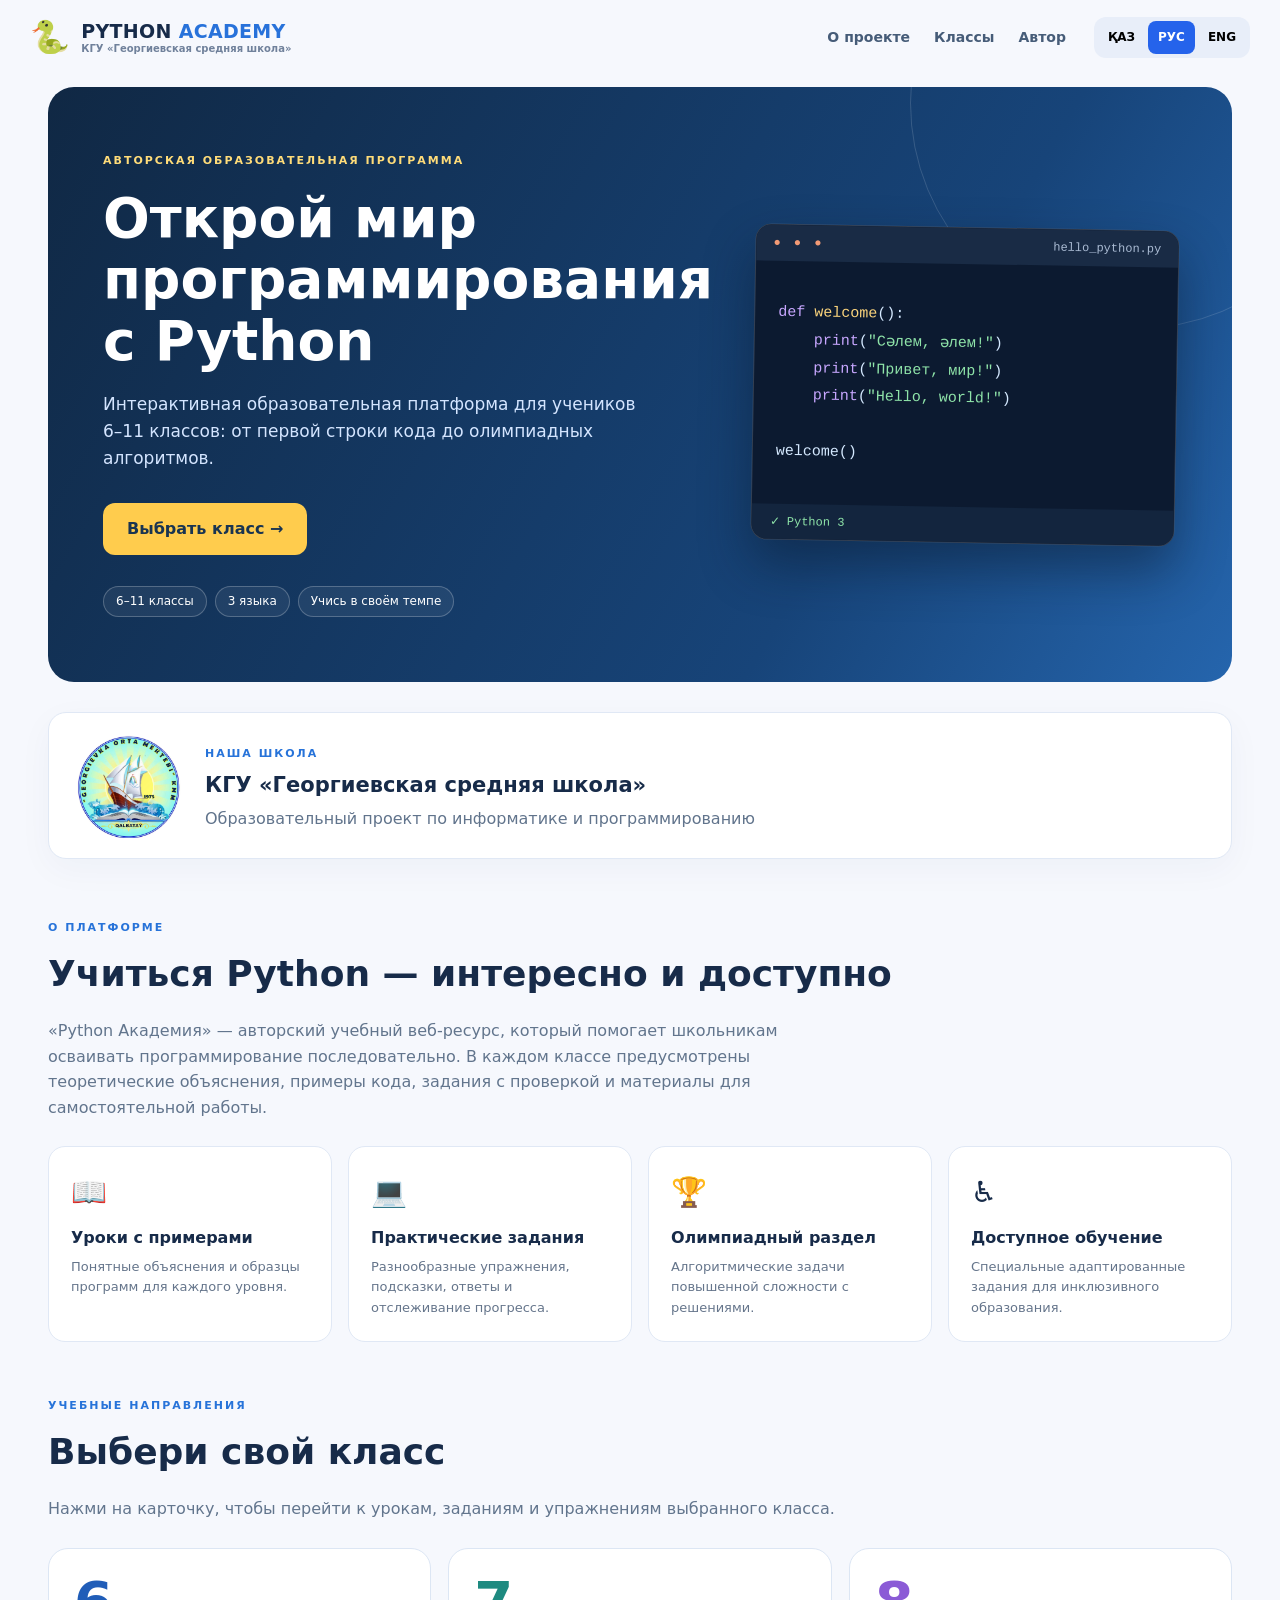
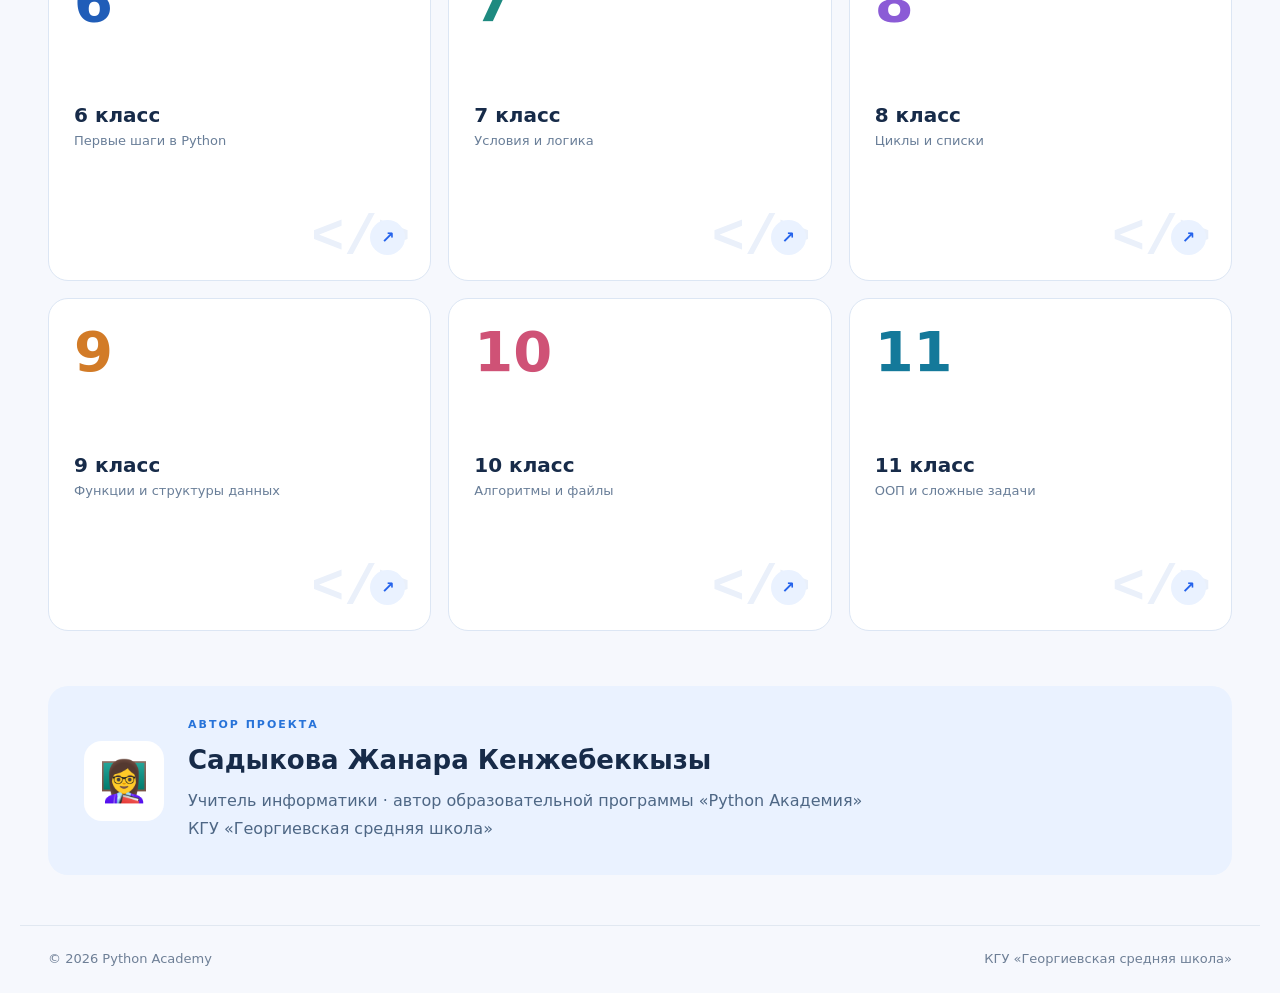
==== index.html @ 629b3327 "Initial commit Python Academy" ====
<!doctype html><html lang="ru"><head><meta charset="utf-8"><meta name="viewport" content="width=device-width,initial-scale=1"><meta name="description" content="Python Академия — трёхъязычная авторская образовательная платформа для учеников 6–11 классов"><title>Python Академия — Георгиевская средняя школа</title><link rel="stylesheet" href="home.css"></head><body><header class="topbar"><a class="logo" href="index.html"><span class="python-icon">🐍</span><span>PYTHON <b>ACADEMY</b><small id="headerSchool"></small></span></a><nav><a href="#about" id="navAbout"></a><a href="#grades" id="navGrades"></a><a href="#author" id="navAuthor"></a></nav><div class="lang" aria-label="Language"><button data-lang="kk">ҚАЗ</button><button data-lang="ru">РУС</button><button data-lang="en">ENG</button></div></header><main><section class="hero"><div class="hero-copy"><div class="eyebrow" id="tag"></div><h1 id="headline"></h1><p id="subtitle"></p><a class="cta" href="#grades" id="start"></a><div class="hero-pills"><span id="pill1"></span><span id="pill2"></span><span id="pill3"></span></div></div><div class="hero-card"><div class="terminal-head"><span class="dots">● ● ●</span><span>hello_python.py</span></div><pre><span class="purple">def</span> <span class="yellow">welcome</span>():
    <span class="purple">print</span>(<span class="green">"Сәлем, әлем!"</span>)
    <span class="purple">print</span>(<span class="green">"Привет, мир!"</span>)
    <span class="purple">print</span>(<span class="green">"Hello, world!"</span>)

welcome()</pre><div class="terminal-foot">✓ Python 3</div></div></section><section class="school-strip"><img src="school-emblem.jpg" alt="Эмблема Георгиевской средней школы"><div><span class="section-label" id="schoolLabel"></span><h2 id="schoolName"></h2><p id="schoolDetail"></p></div></section><section id="about" class="about"><div class="section-label" id="aboutLabel"></div><h2 id="aboutTitle"></h2><p id="aboutText"></p><div class="features"><article><span>📖</span><h3 id="f1title"></h3><p id="f1text"></p></article><article><span>💻</span><h3 id="f2title"></h3><p id="f2text"></p></article><article><span>🏆</span><h3 id="f3title"></h3><p id="f3text"></p></article><article><span>♿</span><h3 id="f4title"></h3><p id="f4text"></p></article></div></section><section id="grades" class="grades-section"><div class="section-label" id="gradesLabel"></div><h2 id="gradesTitle"></h2><p id="gradesText"></p><div class="grade-grid" id="gradeGrid"></div></section><section id="author" class="author"><div class="author-symbol">👩‍🏫</div><div><div class="section-label" id="authorLabel"></div><h2 id="authorName"></h2><p id="authorRole"></p><p id="authorSchool"></p></div></section></main><footer><span>© 2026 Python Academy</span><span id="footerSchool"></span></footer><script src="home.js"></script></body></html>
---- home.css ----
*{box-sizing:border-box}html{scroll-behavior:smooth}body{margin:0;background:#f6f8fd;color:#172b49;font:16px/1.6 system-ui,-apple-system,'Segoe UI',sans-serif}a{text-decoration:none;color:inherit}button{font:inherit;cursor:pointer}.topbar{max-width:1300px;margin:auto;padding:17px 30px;display:flex;align-items:center;gap:28px}.logo{display:flex;align-items:center;gap:11px;font-weight:900;letter-spacing:.3px;font-size:19px;line-height:1.2}.logo b{color:#2872da}.logo small{display:block;font-size:10px;font-weight:600;color:#70819b;letter-spacing:0}.python-icon{font-size:32px}.topbar nav{display:flex;gap:24px;margin-left:auto;font-size:14px;font-weight:700;color:#465c78}.lang{display:flex;background:#e8eef9;border-radius:12px;padding:4px;gap:3px}.lang button{border:0;border-radius:8px;background:transparent;padding:7px 10px;font-size:12px;font-weight:800}.lang button.active{background:#2563eb;color:#fff}main{max-width:1240px;margin:auto;padding:12px 28px 50px}.hero{border-radius:26px;background:linear-gradient(120deg,#102844,#174479 68%,#2565ad);padding:65px 55px;color:white;display:grid;grid-template-columns:1.15fr 1fr;gap:40px;align-items:center;position:relative;overflow:hidden}.hero:before{content:'';position:absolute;width:450px;height:450px;border:1px solid #ffffff24;border-radius:50%;right:-130px;top:-210px}.hero-copy,.hero-card{position:relative;z-index:1}.eyebrow,.section-label{text-transform:uppercase;letter-spacing:2px;font-size:11px;font-weight:800;color:#2773d9}.eyebrow{color:#ffdc79}.hero h1{font-size:clamp(34px,4.3vw,57px);line-height:1.12;margin:18px 0}.hero p{color:#d4e5ff;font-size:17px;max-width:540px}.cta{display:inline-block;background:#ffcc4d;color:#193451;border-radius:12px;padding:13px 24px;font-weight:800;margin:14px 0}.hero-pills{display:flex;gap:8px;flex-wrap:wrap;margin-top:17px}.hero-pills span{border:1px solid #ffffff3b;background:#ffffff10;border-radius:30px;padding:5px 12px;font-size:12px}.hero-card{background:#0c1a30;border:1px solid #ffffff29;border-radius:16px;box-shadow:0 25px 50px #09172a77;overflow:hidden;transform:rotate(1deg)}.terminal-head{display:flex;justify-content:space-between;padding:11px 17px;background:#192b45;color:#aabbd3;font:12px monospace}.dots{color:#f29a75;letter-spacing:3px}.hero-card pre{font:clamp(11px,1.3vw,15px)/1.85 monospace;padding:23px;overflow:auto;color:#d5e9ff}.purple{color:#c8a7ff}.yellow{color:#fbd47c}.green{color:#8fe4a9}.terminal-foot{padding:10px 18px;background:#13253e;color:#8fe4a9;font:12px monospace}.school-strip{display:flex;align-items:center;gap:24px;margin:30px 0 60px;padding:20px 27px;border-radius:18px;background:white;border:1px solid #e0e8f5;box-shadow:0 10px 35px #1636600a}.school-strip img{width:105px;height:105px;object-fit:contain;flex-shrink:0}.school-strip h2{margin:4px 0;font-size:21px}.school-strip p{margin:0;color:#61748c}.about,.grades-section{margin:55px 0}.about h2,.grades-section h2{font-size:clamp(26px,3vw,36px);margin:8px 0}.about>p,.grades-section>p{color:#62758d;max-width:790px}.features{display:grid;grid-template-columns:repeat(4,1fr);gap:16px;margin-top:25px}.features article{background:white;border:1px solid #e0e8f5;border-radius:17px;padding:22px}.features article span{font-size:29px}.features h3{font-size:16px;margin:10px 0 6px}.features p{font-size:13px;color:#65758b;margin:0}.grade-grid{display:grid;grid-template-columns:repeat(3,1fr);gap:17px;margin-top:26px}.grade-tile{aspect-ratio:1.15;background:white;border:1px solid #dce6f4;border-radius:20px;padding:25px;display:flex;flex-direction:column;justify-content:space-between;transition:transform .2s,box-shadow .2s,border-color .2s;position:relative;overflow:hidden}.grade-tile:hover,.grade-tile:focus-visible{transform:translateY(-5px);box-shadow:0 16px 35px #16457822;border-color:#79a7ee}.grade-tile:after{content:'</>';position:absolute;right:20px;bottom:10px;font:700 55px monospace;color:#eaf0fa;pointer-events:none}.grade-tile .num{font-size:56px;line-height:1;font-weight:900;color:#205db8}.grade-tile .grade-title{font-size:20px;font-weight:800}.grade-tile .grade-description{color:#697e98;font-size:13px;max-width:90%}.grade-tile .arrow{align-self:flex-end;display:flex;align-items:center;justify-content:center;background:#eaf2ff;color:#2563eb;border-radius:50%;width:35px;height:35px;font-weight:900;z-index:1}.grade-tile:nth-child(2) .num{color:#1e8a80}.grade-tile:nth-child(3) .num{color:#8b5bd6}.grade-tile:nth-child(4) .num{color:#d27b27}.grade-tile:nth-child(5) .num{color:#cf5276}.grade-tile:nth-child(6) .num{color:#14799a}.author{display:flex;align-items:center;gap:24px;background:#eaf2ff;border-radius:20px;padding:30px 36px;margin-top:50px}.author-symbol{width:80px;height:80px;border-radius:18px;background:white;display:grid;place-items:center;font-size:40px;flex-shrink:0}.author h2{margin:6px 0;font-size:26px}.author p{margin:3px 0;color:#4e6785}footer{border-top:1px solid #e1e8f1;padding:23px 28px;max-width:1240px;margin:auto;display:flex;justify-content:space-between;gap:12px;color:#6e7f96;font-size:13px}@media(max-width:850px){.topbar{flex-wrap:wrap}.topbar nav{order:3;width:100%;justify-content:space-around;margin:0}.lang{margin-left:auto}.hero{grid-template-columns:1fr;padding:38px 28px}.hero-card{max-width:600px}.features{grid-template-columns:repeat(2,1fr)}}@media(max-width:540px){main{padding:8px 15px 35px}.topbar{padding:14px}.logo{font-size:16px}.hero{padding:29px 22px}.hero h1{font-size:35px}.school-strip{gap:13px;padding:14px}.school-strip img{width:73px;height:73px}.school-strip h2{font-size:16px}.features{grid-template-columns:1fr 1fr;gap:9px}.features article{padding:13px}.grade-grid{grid-template-columns:repeat(2,1fr);gap:10px}.grade-tile{padding:16px;aspect-ratio:.86}.grade-tile .num{font-size:46px}.grade-tile .grade-title{font-size:17px}.grade-tile .grade-description{font-size:12px}.author{padding:18px;gap:12px}.author-symbol{width:55px;height:55px;font-size:28px}.author h2{font-size:19px}footer{flex-direction:column}}
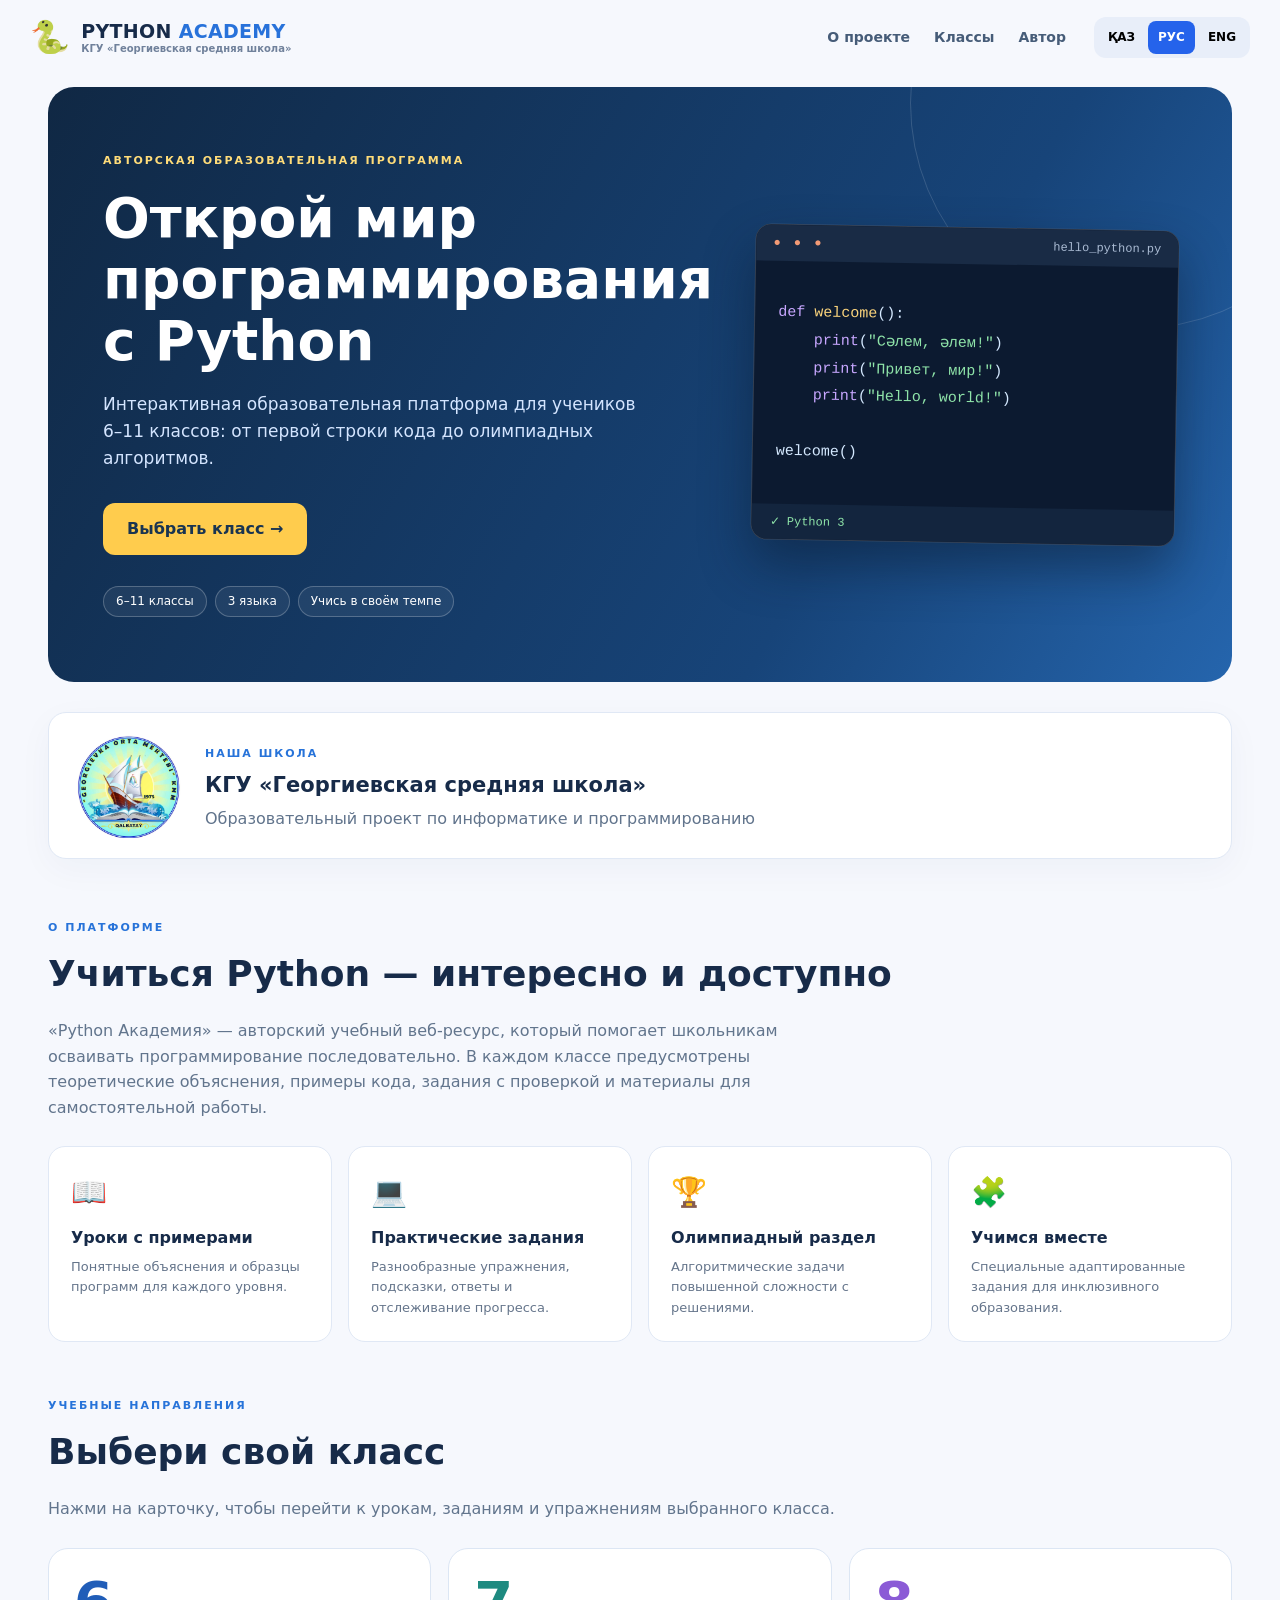
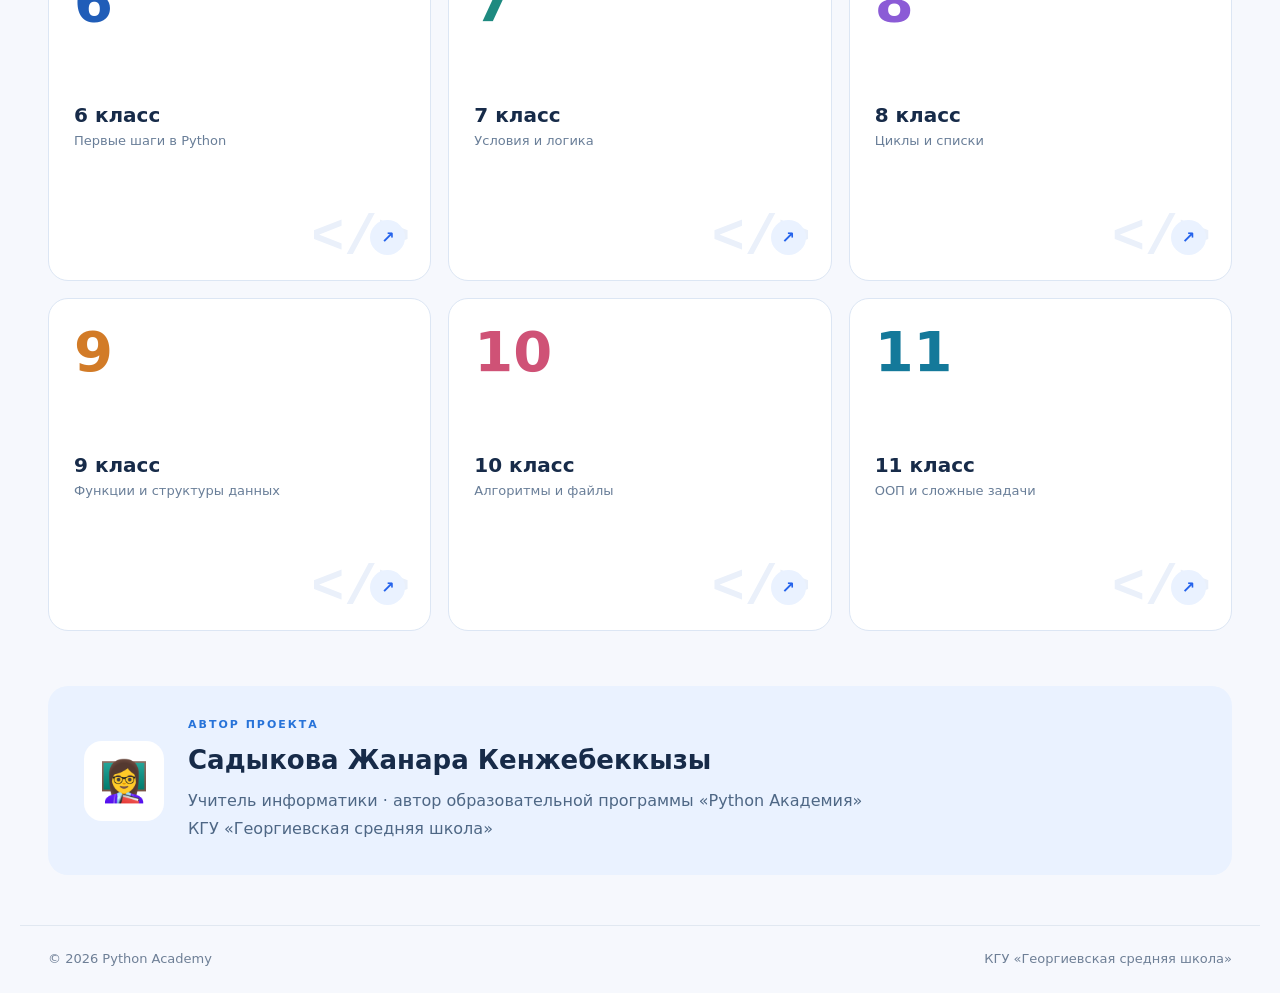
==== commit 6f49163f: "updates" ====
--- a/index.html
+++ b/index.html
@@ -3,4 +3,4 @@
     <span class="purple">print</span>(<span class="green">"Привет, мир!"</span>)
     <span class="purple">print</span>(<span class="green">"Hello, world!"</span>)
 
-welcome()</pre><div class="terminal-foot">✓ Python 3</div></div></section><section class="school-strip"><img src="school-emblem.jpg" alt="Эмблема Георгиевской средней школы"><div><span class="section-label" id="schoolLabel"></span><h2 id="schoolName"></h2><p id="schoolDetail"></p></div></section><section id="about" class="about"><div class="section-label" id="aboutLabel"></div><h2 id="aboutTitle"></h2><p id="aboutText"></p><div class="features"><article><span>📖</span><h3 id="f1title"></h3><p id="f1text"></p></article><article><span>💻</span><h3 id="f2title"></h3><p id="f2text"></p></article><article><span>🏆</span><h3 id="f3title"></h3><p id="f3text"></p></article><article><span>♿</span><h3 id="f4title"></h3><p id="f4text"></p></article></div></section><section id="grades" class="grades-section"><div class="section-label" id="gradesLabel"></div><h2 id="gradesTitle"></h2><p id="gradesText"></p><div class="grade-grid" id="gradeGrid"></div></section><section id="author" class="author"><div class="author-symbol">👩‍🏫</div><div><div class="section-label" id="authorLabel"></div><h2 id="authorName"></h2><p id="authorRole"></p><p id="authorSchool"></p></div></section></main><footer><span>© 2026 Python Academy</span><span id="footerSchool"></span></footer><script src="home.js"></script></body></html>
+welcome()</pre><div class="terminal-foot">✓ Python 3</div></div></section><section class="school-strip"><img src="school-emblem.jpg" alt="Эмблема Георгиевской средней школы"><div><span class="section-label" id="schoolLabel"></span><h2 id="schoolName"></h2><p id="schoolDetail"></p></div></section><section id="about" class="about"><div class="section-label" id="aboutLabel"></div><h2 id="aboutTitle"></h2><p id="aboutText"></p><div class="features"><article><span>📖</span><h3 id="f1title"></h3><p id="f1text"></p></article><article><span>💻</span><h3 id="f2title"></h3><p id="f2text"></p></article><article><span>🏆</span><h3 id="f3title"></h3><p id="f3text"></p></article><article><span>🧩</span><h3 id="f4title"></h3><p id="f4text"></p></article></div></section><section id="grades" class="grades-section"><div class="section-label" id="gradesLabel"></div><h2 id="gradesTitle"></h2><p id="gradesText"></p><div class="grade-grid" id="gradeGrid"></div></section><section id="author" class="author"><div class="author-symbol">👩‍🏫</div><div><div class="section-label" id="authorLabel"></div><h2 id="authorName"></h2><p id="authorRole"></p><p id="authorSchool"></p></div></section></main><footer><span>© 2026 Python Academy</span><span id="footerSchool"></span></footer><script src="home.js"></script></body></html>
